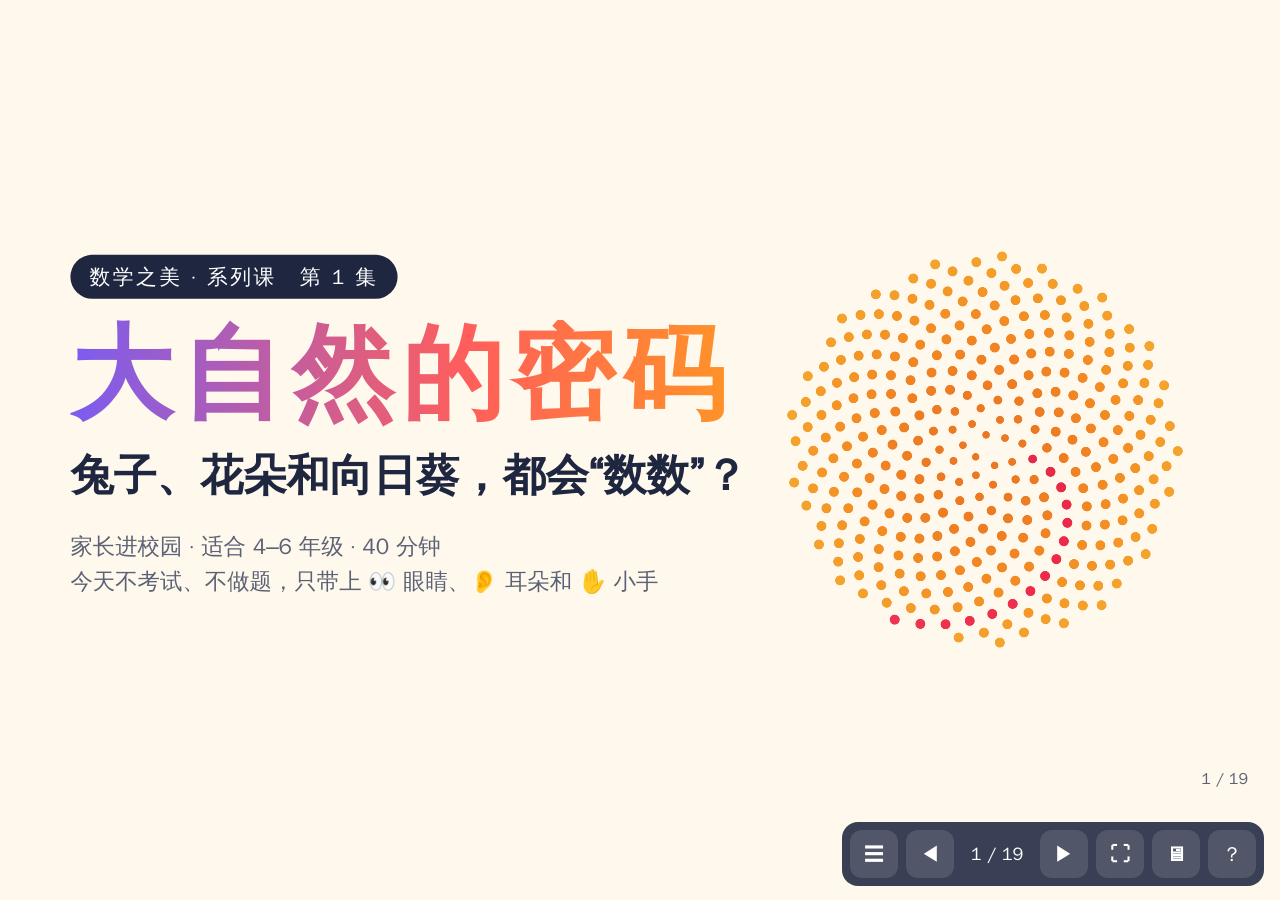
==== episodes/ep01/index.html @ cdd5eacd "Add 数学之美 series outline and complete Episode 1 (大自然的密码) - Series plan: 8 episodes of ~40 min for gra" ====
<!DOCTYPE html>
<html lang="zh-CN">
<head>
<meta charset="UTF-8">
<meta name="viewport" content="width=device-width, initial-scale=1">
<title>第1集 大自然的密码 · 数学之美系列课</title>
<link rel="stylesheet" href="../../assets/style.css">
<script>
  // 本集章节与计划时间（合计 40 分钟）
  window.DECK_CONFIG = {
    chapters: [
      { name: '开场', min: 6, color: '#7B5CF0' },
      { name: '第一站 · 兔子里的数列', min: 7, color: '#F08A00' },
      { name: '第二站 · 植物会数数', min: 12, color: '#12A38A' },
      { name: '第三站 · 螺旋与黄金比', min: 10, color: '#2F80ED' },
      { name: '揭秘与收获', min: 5, color: '#F04E4B' }
    ]
  };
</script>
</head>
<body>

<div id="viewport">
<div id="stage">

<!-- ============================ 开场（6 分钟） ============================ -->

<section class="slide cover" data-ch="0" data-title="封面">
  <div class="bg" data-demo="coverSunflower"></div>
  <div class="cover-text">
    <div class="pill">数学之美 · 系列课　第 1 集</div>
    <h1>大自然的密码</h1>
    <p class="subtitle">兔子、花朵和向日葵，都会“数数”？</p>
    <p class="meta">家长进校园 · 适合 4–6 年级 · 40 分钟<br>今天不考试、不做题，只带上 👀 眼睛、👂 耳朵和 ✋ 小手</p>
  </div>
  <aside class="notes">
    <p>⏱ <b>约 1 分钟</b>（学生入座时就停在这一页，右边的“向日葵”会自己慢慢长出来。）</p>
    <p>开场白参考：“同学们好！我是 ___ 同学的爸爸/妈妈，平时的工作是 ___。接下来几次，我们会一起上一套叫<b>《数学之美》</b>的系列课。今天是第 1 集——<b>不考试、不做题</b>，我们去大自然里‘寻宝’。”</p>
    <p>指着右边的图问：“这幅图像什么？”（向日葵、蚊香、烟花……都可以夸。）“它是怎么画出来的？下课前你就知道了。”</p>
    <p>课前请班主任把学生分成 4 人小组，每组发 1 个材料袋：学习单（每人 1 张）、彩笔、直尺；有条件的话每组再放 1 个松果。</p>
  </aside>
</section>

<section class="slide" data-ch="0" data-title="加法魔术">
  <div class="head"><span class="kicker">开场魔术</span><h2>🎩 比计算器还快的“神算子”</h2></div>
  <p class="lead small" style="margin-bottom:10px">请一位同学说两个 1～9 的数，全班按规则往后写：<b>每个数 = 前两个数相加</b>。写满 10 个，再求总和——看谁快！</p>
  <div data-demo="fibMagic"></div>
  <aside class="notes">
    <p>⏱ <b>约 4 分钟</b>——本集的“钩子”，演得神秘一点！</p>
    <p>1. 请一位同学说两个 1～9 的数，点对应的数字按钮（或点“🎲 随机两个数”）。学生在学习单第一题的方框里抄下来。</p>
    <p>2. 全班一起往后算：“第 3 个数是多少？”大家算出来后，按<b>“下一步”</b>（或翻页笔）显示答案。一个一个往后。</p>
    <p>3. <b>秘诀（不要说出来！）</b>：第 7 个数一出现（它会变成彩色），你就在心里把它 <b>× 11</b>：先乘 10，再加上它自己。比如第 7 个数是 47，就是 470 + 47 = 517。把这个数<b>写在一张纸上折好</b>，交给一位同学保管。然后按“下一步”，屏幕出现“老师的预言（封好了）”。</p>
    <p>4. 继续算完第 8、9、10 个数，再请全班算 10 个数的总和（可以让小组比赛，用时约 1 分钟）。按“下一步”显示总和。</p>
    <p>5. 请保管纸条的同学打开念出来，再按“下一步”打开屏幕上的信封——一模一样！</p>
    <p>6. 收尾：“为什么我比计算器还快？秘密就藏在今天要讲的这串数里，<b>下课前揭晓</b>！”</p>
  </aside>
</section>

<section class="slide" data-ch="0" data-title="寻宝地图">
  <div class="head"><span class="kicker">系列课</span><h2>🗺️ 数学之美 · 8 次寻宝之旅</h2></div>
  <div class="cards c4" style="gap:18px">
    <div class="card tint" style="padding:18px 22px;font-size:24px;border:4px solid #F08A00"><b>第 1 集 · 今天</b><br>🌻 大自然的密码</div>
    <div class="card" style="padding:18px 22px;font-size:24px"><span class="muted">第 2 集</span><br>🌿 无穷的图案</div>
    <div class="card" style="padding:18px 22px;font-size:24px"><span class="muted">第 3 集</span><br>🎗️ 神奇的纸环</div>
    <div class="card" style="padding:18px 22px;font-size:24px"><span class="muted">第 4 集</span><br>🔐 信息的魔法</div>
    <div class="card" style="padding:18px 22px;font-size:24px"><span class="muted">第 5 集</span><br>🦋 对称的世界</div>
    <div class="card" style="padding:18px 22px;font-size:24px"><span class="muted">第 6 集</span><br>⭕ 圆周率的故事</div>
    <div class="card" style="padding:18px 22px;font-size:24px"><span class="muted">第 7 集</span><br>🎲 运气里的数学</div>
    <div class="card" style="padding:18px 22px;font-size:24px"><span class="muted">第 8 集</span><br>🐝 聪明的形状</div>
  </div>
  <div class="step" style="margin-top:30px">
    <p class="lead small" style="margin:0 0 12px">今天的路线：</p>
    <div class="row" style="gap:20px;align-items:center;font-size:32px;font-weight:800">
      <span class="chip" style="font-size:32px">🐇 第一站：兔子里的数列</span>→
      <span class="chip" style="font-size:32px">🌻 第二站：植物会数数</span>→
      <span class="chip" style="font-size:32px">🐚 第三站：螺旋与黄金比</span>
    </div>
  </div>
  <aside class="notes">
    <p>⏱ <b>约 1 分钟</b></p>
    <p>“有一位大科学家<b>伽利略</b>说过：大自然这本书，是用数学的语言写成的。这学期我们要去 8 个地方寻宝，今天是第一站——大自然。”</p>
    <p>点一下出现今天的路线。不必介绍后面每一集，指一指就好，留点悬念。</p>
  </aside>
</section>

<!-- ============================ 第一站（7 分钟） ============================ -->

<section class="slide chapter" data-ch="1" data-title="第一站 · 兔子里的数列">
  <div class="ch-num">第一站</div>
  <h1>兔子里的数列</h1>
  <p class="ch-sub">800 多年前的一道趣味题</p>
  <p class="ch-time">约 7 分钟</p>
  <div class="ch-emoji">🐇🐰<br>🥕🔢</div>
  <aside class="notes"><p>⏱ 10 秒过渡。“我们从 800 多年前的一个<b>兔子问题</b>说起。”</p></aside>
</section>

<section class="slide" data-ch="1" data-title="兔子问题" data-video="videos/01-rabbits.mp4">
  <div class="head"><span class="kicker">800 年前的难题</span><h2>🐇 一对兔子，一年能变多少对？</h2></div>
  <div class="row grow">
    <div class="col" style="width:520px;flex:none">
      <div class="card tint">
        <p style="margin:0 0 10px">意大利数学家<b>斐波那契</b>在 1202 年写的书里出了这道题：</p>
        <ol class="rules" style="font-size:27px">
          <li>一对刚出生的小兔 🐰，<br>过 1 个月长成大兔 🐇</li>
          <li>每对大兔子，<b>每个月</b>生一对小兔</li>
          <li>兔子们永远不会死（数学题里的兔子 😄）</li>
        </ol>
      </div>
      <div class="callout step">每个月的兔子对数：<br><b>本月 = 上个月 + 上上个月</b></div>
    </div>
    <div class="grow" data-demo="rabbits"></div>
  </div>
  <aside class="notes">
    <p>⏱ <b>约 3 分钟</b></p>
    <p>讲规则时可以请两位同学扮演“第一对兔子”：第 1 个月是小兔，第 2 个月长大，第 3 个月开始每个月生一对。</p>
    <p>按“下个月 ▶”（翻页笔下一步也可以）一个月一个月推进。<b>每推进前先让全班猜</b>：“下个月会有几对？”</p>
    <p>讲解要点：这个月的兔子 = 上个月已有的兔子（兔子不会死）+ 新生的小兔（等于上上个月的兔子数，因为那些兔子现在都成了大兔，每对生一对）。</p>
    <p>推进到第 8 个月（21 对）后，再按一下出现结论框。“一年后呢？144 对！”</p>
    <p>如果放了视频文件 videos/01-rabbits.mp4，右上角会出现“🎬 播放视频”按钮。</p>
  </aside>
</section>

<section class="slide" data-ch="1" data-title="找规律">
  <div class="head"><span class="kicker">小侦探</span><h2>🔍 找规律：下一个数是几？</h2></div>
  <div class="seq" style="margin:30px 0 70px">
    <div class="nbox">1</div><div class="nbox">1</div><div class="nbox">2</div><div class="nbox">3</div>
    <div class="nbox">5</div><div class="nbox">8</div>
    <div class="nbox q"><span class="qm">?</span><span class="ans step">13</span><span class="plus step">5 + 8</span></div>
    <div class="nbox q"><span class="qm">?</span><span class="ans step">21</span><span class="plus step">8 + 13</span></div>
    <div class="nbox q"><span class="qm">?</span><span class="ans step">34</span></div>
  </div>
  <div class="callout step">规律：<b>前两个数相加 = 下一个数</b>　1+1=2，1+2=3，2+3=5……</div>
  <p class="lead step" style="margin-top:24px">这串数叫 <span class="answer">斐波那契数列</span>　大自然好像特别喜欢它们……</p>
  <aside class="notes">
    <p>⏱ <b>约 3 分钟</b>（含接龙游戏）</p>
    <p>“把刚才每个月的兔子数写下来：1、1、2、3、5、8……下一个是几？”请举手最快的同学回答。</p>
    <p>点击依次揭晓 13、（5+8）、21、（8+13）、34，然后出现规律和名字。</p>
    <p><b>接龙游戏</b>：从第一排开始，每人接着说下一个数：55、89、144、233、377……说错了全班帮忙。到 610 左右就很难了，可以夸：“能算到这里的都是小数学家！”</p>
    <p>提醒：开场魔术用的也是“前两个数相加”的规则——只是开头的两个数不一样。</p>
  </aside>
</section>

<!-- ============================ 第二站（12 分钟） ============================ -->

<section class="slide chapter" data-ch="2" data-title="第二站 · 植物会数数">
  <div class="ch-num">第二站</div>
  <h1>植物会数数</h1>
  <p class="ch-sub">花瓣、种子和叶子里的斐波那契数</p>
  <p class="ch-time">约 12 分钟 · 请拿出学习单和彩笔</p>
  <div class="ch-emoji">🌸🌻<br>🌲🍃</div>
  <aside class="notes"><p>⏱ 10 秒。“兔子只是一道数学题，可大自然里真的藏着这串数。我们去数花瓣！”</p></aside>
</section>

<section class="slide" data-ch="2" data-title="数花瓣">
  <div class="head"><span class="kicker">动手数一数</span><h2>🌸 花儿有几片花瓣？</h2></div>
  <p class="lead small">每组负责数一朵花！数好了点一下花，看看你数得对不对。</p>
  <div data-demo="flowers"></div>
  <p class="lead step" style="margin-top:26px">3、5、8、13、21、34……<span class="hl">全都是斐波那契数！</span></p>
  <aside class="notes">
    <p>⏱ <b>约 2 分钟</b></p>
    <p>把 6 朵花分给 6 个小组去数（34 瓣的雏菊很难数，可以说“这是挑战题”，提示：数的时候用手指按住起点）。数完请小组报答案，然后<b>点击那朵花</b>揭晓。翻页笔按“下一步”也会按顺序揭晓。全部揭晓后再按一下，出现结论。</p>
    <p>严谨一点的说法：<b>很多</b>花的花瓣数是斐波那契数（梅花 5 瓣大家最熟悉），但不是所有花都这样——比如百合看起来有 6 片，其实是 3 片花瓣加 3 片长得像花瓣的萼片。数学家说这是植物生长的一种“倾向”，不是铁律。</p>
  </aside>
</section>

<section class="slide" data-ch="2" data-title="向日葵的秘诀" data-video="videos/02-sunflower.mp4">
  <div class="head"><span class="kicker">做一回向日葵</span><h2>🌻 向日葵的“排队”秘诀</h2></div>
  <div class="row grow" data-demo="sunflower"></div>
  <aside class="notes">
    <p>⏱ <b>约 3 分钟</b>——本集最美的一页，放慢节奏。</p>
    <p>讲解：“向日葵的种子是从中心一颗一颗长出来的，每长一颗，就<b>转一个同样的角度</b>。转多少度，种子才能排得又密又整齐、不浪费地方？”</p>
    <p>依次点击预设角度，每次先让学生猜会是什么样：</p>
    <p>· <b>90°</b>：只长出 4 条直线，中间全是空地 → “太浪费了！”<br>· <b>120°</b>：3 条直线，也不行<br>· <b>135°</b>：8 条弯弯的线，还是有缝<br>· <b>137.5°</b>：哇！密密麻麻、整整齐齐 → 这就是<b>黄金角</b><br>· <b>140°</b>：只差 2.5 度，就又出现了空隙！</p>
    <p>请一位同学上来拖动滑块，找找还有没有更好的角度（找不到的😄）。</p>
    <p>（给家长的知识点：137.5° ≈ 360° ÷ 1.618 ÷ 1.618，1.618 就是第三站要讲的黄金比。）</p>
  </aside>
</section>

<section class="slide" data-ch="2" data-title="动手数螺旋">
  <div class="head"><span class="kicker">学习单 第 2 题</span><h2>🖍️ 给向日葵涂螺旋，数一数有几条</h2></div>
  <div class="row grow">
    <div data-demo="seedHead"></div>
    <div class="col grow">
      <ol class="rules card">
        <li>在学习单的向日葵上，找一颗<b>最外圈</b>的种子</li>
        <li>顺着弯弯的“路”往中心涂色（每次都挑挨得最近的下一颗）</li>
        <li>换一种颜色，朝<b>另一个方向</b>再涂一条</li>
        <li>数一数：每个方向各有几条螺旋？</li>
      </ol>
      <div class="callout step">一个方向 <b>21</b> 条，另一个方向 <b>34</b> 条——<br>相邻的两个斐波那契数！</div>
      <div class="card tint step" style="font-size:26px">🌲 松果、🍍 菠萝、🥦 花椰菜上的螺旋，<br>也常常是 <b>5 和 8</b>、<b>8 和 13</b>！</div>
    </div>
  </div>
  <aside class="notes">
    <p>⏱ <b>约 4 分钟</b>（动手环节，最容易超时，3 分钟时提醒“再涂 1 分钟”）</p>
    <p>学生在学习单第 2 题的向日葵图上涂色。老师在屏幕上点“涂出 21 条”“涂出 34 条”做示范：每种颜色就是一条螺旋。</p>
    <p>提示：从最外圈开始涂最容易；只需要涂 1～2 条，然后<b>数外圈起点</b>就知道一共有几条。</p>
    <p>如果带了松果：请各组把松果底部朝上，用彩笔在一条螺旋上点点儿，数一数。常见是 8 条和 13 条（也可能是 5 和 8）。</p>
    <p>屏幕上的“涂出 13 条”也能看到螺旋，那是更靠近中心的一组——说明向日葵越往外，螺旋条数就越“升级”：13→21→34→55。</p>
  </aside>
</section>

<section class="slide" data-ch="2" data-title="叶子的秘密" data-optional="1">
  <div class="head"><span class="kicker">植物的小心思</span><h2>🍃 叶子为什么要“转着长”？</h2></div>
  <div class="row grow">
    <div data-demo="leaves"></div>
    <div class="col grow">
      <div class="card tint">很多植物的叶子是一片一片<b>转着圈</b>往上长的。上面的叶子会挡住下面叶子的阳光……</div>
      <p class="lead small" style="margin:0">🤔 每片叶子转多少度，下面的叶子<b>晒到的太阳最多</b>？</p>
      <div class="callout step">又是 <b>137.5°</b>！上下叶子几乎不会正好重叠，<br>每片叶子都能分到阳光 ☀️</div>
    </div>
  </div>
  <aside class="notes">
    <p>⏱ <b>约 1 分钟</b>（时间紧张时可以跳过）</p>
    <p>依次点 180°、120°、90°：叶子排成 2 行、3 行、4 行，重叠的地方颜色很深——下面的叶子被挡住了。</p>
    <p>点 137.5°：叶子均匀地散开，重叠最少。“植物不会算数，可经过千万年的生长，长成这样的植物最能晒到太阳，所以留了下来。”</p>
  </aside>
</section>

<!-- ============================ 第三站（10 分钟） ============================ -->

<section class="slide chapter" data-ch="3" data-title="第三站 · 螺旋与黄金比">
  <div class="ch-num">第三站</div>
  <h1>螺旋与黄金比</h1>
  <p class="ch-sub">神奇的 1.618</p>
  <p class="ch-time">约 10 分钟 · 请拿出直尺</p>
  <div class="ch-emoji">🐚🌀<br>⭐📏</div>
  <aside class="notes"><p>⏱ 10 秒。“最后一站：用斐波那契数来<b>画画</b>，还会遇到一个神奇的数。”</p></aside>
</section>

<section class="slide" data-ch="3" data-title="斐波那契螺旋" data-video="videos/03-nature-spiral.mp4">
  <div class="head"><span class="kicker">拼一拼</span><h2>🐚 用斐波那契数拼出螺旋</h2></div>
  <div class="row grow">
    <div data-demo="fibspiral"></div>
    <div class="col grow">
      <div class="card tint">用边长 <b>1、1、2、3、5、8、13……</b> 的正方形一圈一圈拼起来，再在每个正方形里画四分之一圆——</div>
      <div class="step">
        <p class="lead small" style="margin:6px 0">大自然里相似的螺旋：</p>
        <span class="chip">🐚 海螺</span><span class="chip">🌀 台风</span><span class="chip">🌌 星系</span>
        <span class="chip">🐏 羊角</span><span class="chip">🌿 蕨菜嫩芽</span>
      </div>
      <div class="callout step">✏️ 学习单第 3 题：<br>轮到你来画这条螺旋！</div>
    </div>
  </div>
  <aside class="notes">
    <p>⏱ <b>约 4 分钟</b>（演示 1 分钟 + 学生画 3 分钟）</p>
    <p>按“下一步”或“＋ 加一块”，正方形一块一块拼上去，画面会自动缩小。让学生跟着念边长：1、1、2、3、5、8……</p>
    <p>拼完后按“下一步”出现生活中的螺旋。注意用词：“<b>相似</b>的螺旋”——海螺、台风的螺旋和它很像，但并不都严格等于这条螺旋。</p>
    <p>再按一下，请学生在学习单第 3 题上画：正方形已经印好了，只要在每个正方形里<b>从一个角到对角画一段四分之一圆弧</b>，连起来就是螺旋（徒手画就行，画得歪也很美）。</p>
    <p>如果准备了视频（例如下载好的数学之美纪录短片片段），可以在这里点 🎬 播放 1 分钟左右。</p>
  </aside>
</section>

<section class="slide" data-ch="3" data-title="黄金比">
  <div class="head"><span class="kicker">神奇的 1.618</span><h2>✨ 相邻两个数相除，会发生什么？</h2></div>
  <div class="row grow">
    <div class="col grow" data-demo="ratio"></div>
    <div class="col center step" style="width:560px;flex:none">
      <div data-demo="pentagram"></div>
      <div class="callout" style="text-align:left">五角星里：<b style="color:#F04E4B">红线</b> ÷ <b style="color:#12A38A">绿线</b> ≈ 1.618<br>每个正五角星都藏着<b>黄金比</b>！</div>
    </div>
  </div>
  <aside class="notes">
    <p>⏱ <b>约 2 分钟</b></p>
    <p>按“下一步”一行一行算：大数 ÷ 小数。可以请学生用学习单上的空格一起估算（四年级只要比较大小，五六年级可以算一位小数）。让学生注意看数轴上的红点：<b>一会儿大、一会儿小，越来越靠近 1.618</b>。</p>
    <p>“这个数叫<b>黄金比</b>，大约是 1.618。刚才向日葵的黄金角 137.5°，就是用它算出来的。”</p>
    <p>再按一下出现五角星：“我们国旗上的五角星里就藏着黄金比——每条线被分成三段，红线 ÷ 绿线，正好约等于 1.618。”</p>
  </aside>
</section>

<section class="slide" data-ch="3" data-title="量一量身边的长方形">
  <div class="head"><span class="kicker">学习单 第 4 题</span><h2>📏 谁最接近 1.618？量一量！</h2></div>
  <div class="row grow">
    <div class="col grow">
      <div class="card tint" style="font-size:27px">每组选 2 样东西，用直尺量出<b>长</b>和<b>宽</b>，算一算 <b>长 ÷ 宽</b>：</div>
      <table class="tbl card" style="font-size:28px">
        <thead><tr><th>东西</th><th>长 ÷ 宽</th><th>接近 1.618 吗？</th></tr></thead>
        <tbody>
          <tr><td>💳 银行卡 / 公交卡</td><td class="step">8.56 ÷ 5.4 ≈ 1.59</td><td class="step">很接近 👍</td></tr>
          <tr><td>🚩 国旗</td><td class="step">3 ÷ 2 = 1.5</td><td class="step">有点接近</td></tr>
          <tr><td>📺 电视屏幕</td><td class="step">16 ÷ 9 ≈ 1.78</td><td class="step">偏大</td></tr>
          <tr><td>📄 A4 纸</td><td class="step">29.7 ÷ 21 ≈ 1.41</td><td class="step">不是！它有别的秘密</td></tr>
        </tbody>
      </table>
    </div>
    <div class="col step" style="width:480px;flex:none">
      <div class="card" style="font-size:26px">
        <div class="big-emoji">🧐</div>
        <h3>做个小科学家</h3>
        有人说“黄金比最美”，其实这只是<b>一种说法</b>，并不是所有好看的东西都用黄金比。<br><br>
        数学家的习惯是：<b>量一量、算一算，用证据说话！</b>
      </div>
    </div>
  </div>
  <aside class="notes">
    <p>⏱ <b>约 3 分钟</b></p>
    <p>各组量课桌上能找到的长方形：课本封面、铅笔盒、橡皮、学生卡、作业本……把结果填在学习单第 4 题。1 分半后请 2～3 组报告“最接近 1.618 的是什么”。</p>
    <p>然后点击揭晓表格里的参考答案（银行卡、国旗、电视、A4 纸）。</p>
    <p>A4 纸的秘密：它的长 ÷ 宽约等于 1.414，<b>对折以后形状不变</b>（还是 1.414）——所以 A4 对折正好是 A5。留给感兴趣的同学回家验证。</p>
    <p>最后一点很重要：网上常说“蒙娜丽莎、金字塔都用了黄金比”，很多其实是牵强附会。鼓励学生<b>用测量验证说法</b>，这就是数学精神。</p>
  </aside>
</section>

<!-- ============================ 揭秘与收获（5 分钟） ============================ -->

<section class="slide" data-ch="4" data-title="魔术揭秘">
  <div class="head"><span class="kicker">真相大白</span><h2>🎩 魔术揭秘：总和 = 11 × 第 7 个数</h2></div>
  <div class="row grow">
    <div class="grow" data-demo="fibMagicSecret"></div>
    <div class="col" style="width:470px;flex:none">
      <div class="callout step" style="font-size:26px">看中间两列：1、1、2、3、5、8……<br>又是<b>斐波那契数列</b>！</div>
      <div class="callout step" style="font-size:26px">加起来：55 个“第 1 个数”+ 88 个“第 2 个数”<br>= 11 ×（5 个 + 8 个）<br>= 11 × <b>第 7 个数</b></div>
      <div class="card tint step" style="font-size:26px">🏠 回家给爸爸妈妈表演！<br>速算 × 11：先 × 10，再加上它自己。</div>
    </div>
  </div>
  <aside class="notes">
    <p>⏱ <b>约 2 分钟</b></p>
    <p>表格会自动用开场时同学选的两个数（没玩的话默认用 3 和 5）。</p>
    <p>讲法：“每一个数，都是由‘第 1 个数’和‘第 2 个数’拼起来的。比如第 3 个数 = 1 个第 1 个数 + 1 个第 2 个数……看第 7 行：5 个第 1 个数 + 8 个第 2 个数。”</p>
    <p>点击出现三个结论：中间两列又是斐波那契数；10 个数加起来正好是第 7 个数的 11 倍；回家表演。</p>
    <p>四年级可以只讲到“表格里藏着斐波那契数，55 和 88 都是 11 的倍数”，五六年级可以完整讲乘法分配律。</p>
  </aside>
</section>

<section class="slide" data-ch="4" data-title="今天的收获">
  <div class="head"><span class="kicker">回顾</span><h2>🎁 今天我们找到了哪些“密码”？</h2></div>
  <div class="cards c3">
    <div class="card"><div class="big-emoji">🐇</div><h3>斐波那契数列</h3>1、1、2、3、5、8、13……<br>前两个数相加 = 下一个数</div>
    <div class="card step"><div class="big-emoji">🌻</div><h3>黄金角 137.5°</h3>向日葵种子、叶子<br>用它排得又密又匀</div>
    <div class="card step"><div class="big-emoji">⭐</div><h3>黄金比 1.618</h3>相邻斐波那契数相除<br>越来越接近它</div>
  </div>
  <p class="lead step" style="margin-top:40px;text-align:center">“大自然这本书，是用<b>数学的语言</b>写成的。”<br><span class="muted" style="font-size:26px">—— 伽利略</span></p>
  <aside class="notes">
    <p>⏱ <b>约 1 分钟</b></p>
    <p>每出现一张卡片，请学生<b>齐声</b>说出关键词：“斐波那契！”“137.5 度！”“1.618！”——用齐答检查效果，气氛也好。</p>
  </aside>
</section>

<section class="slide" data-ch="4" data-title="回家小挑战 & 下集预告">
  <div class="head"><span class="kicker">带回家</span><h2>🏠 回家小挑战（任选一个）</h2></div>
  <div class="row grow">
    <div class="col grow">
      <div class="card">
        <ol class="rules" style="font-size:29px">
          <li>🎩 给家人表演<b>加法魔术</b>，然后教会他们</li>
          <li>🌲 数一数松果、菠萝上的<b>螺旋</b>有几条</li>
          <li>🌼 找 3 种花，数花瓣，看是不是斐波那契数</li>
          <li>📏 量一量：身高 ÷ 肚脐离地面的高度 ≈ ？</li>
        </ol>
      </div>
      <div class="card tint" style="font-size:24px;line-height:1.55">
        📚 <b>推荐读物</b>　《数字魔鬼》· 《数学家的眼光》· 《李毓佩数学童话》<br>
        <span class="muted">家长读：《数学之美》（吴军）</span>
      </div>
    </div>
    <div class="col step" style="width:500px;flex:none">
      <div class="card" style="font-size:28px;text-align:center;border:4px dashed #12A38A">
        <div class="ch-num" style="font-size:26px;color:#12A38A;font-weight:900;letter-spacing:4px">下集预告</div>
        <div class="big-emoji" style="font-size:90px">🌿❄️</div>
        <h3>第 2 集 · 无穷的图案</h3>
        电脑用 4 条规则画出一片真实的蕨叶；<br>一片雪花的边，竟然可以<b>无限长</b>……
      </div>
    </div>
  </div>
  <aside class="notes">
    <p>⏱ <b>约 1 分钟</b></p>
    <p>这一页可以请老师拍照发到班级群。学习单背面也印有这些挑战。</p>
    <p>点一下出现下集预告：“下一次，我们去看一种<b>永远看不完</b>的图案。”</p>
  </aside>
</section>

<section class="slide cover" data-ch="4" data-title="谢谢 & 提问">
  <div class="bg" data-demo="coverSunflower"></div>
  <div class="cover-text">
    <div class="pill">谢谢大家！</div>
    <h1 style="font-size:120px">有问题吗？</h1>
    <p class="subtitle">数学不只在课本里，<br>它藏在你身边的每一朵花里 🌻</p>
    <p class="meta">带上你的“数学眼镜” 👓，继续去寻宝吧！</p>
  </div>
  <aside class="notes">
    <p>⏱ 剩余时间用于提问。常见问题的参考回答见“docs/第1集/问答锦囊.md”。</p>
    <p>答不上来也没关系：“这个问题太棒了，我也不知道！我们回去一起查，下次告诉你。”——这本身就是很好的示范。</p>
  </aside>
</section>

<div id="chapterTag"><i></i><span></span></div>
<div id="progress"></div>
<div id="pageNo"></div>
</div><!-- /stage -->
</div><!-- /viewport -->

<div id="hud">
  <button data-act="menu" title="目录（M）">☰</button>
  <button data-act="prev" title="上一步（←）">◀</button>
  <span class="count" id="hudCount"></span>
  <button data-act="next" title="下一步（→ / 空格）">▶</button>
  <button data-act="fullscreen" title="全屏（F）">⛶</button>
  <button data-act="presenter" title="讲者视图（P）">🖥</button>
  <button data-act="help" title="快捷键（H）">？</button>
</div>

<div id="timerBox"></div>
<div id="notesPanel"></div>
<div class="overlay" id="blackout"></div>
<div class="overlay" id="menuOverlay"><div class="panel" id="menuPanel"></div></div>
<div class="overlay" id="helpOverlay"><div class="panel">
  <button class="btn sm close" data-act="closeOverlays">✕ 关闭</button>
  <h3>⌨️ 快捷键和使用说明</h3>
  <div class="keys">
    <span><kbd>→</kbd> <kbd>空格</kbd> <kbd>下翻页</kbd></span><span>下一步（翻页笔可直接用）</span>
    <span><kbd>←</kbd> <kbd>上翻页</kbd></span><span>上一步</span>
    <span><kbd>F</kbd></span><span>全屏 / 退出全屏</span>
    <span><kbd>P</kbd></span><span>打开“讲者视图”窗口（讲稿 + 计时，适合双屏：投影放课件，电脑屏幕看讲稿）</span>
    <span><kbd>N</kbd></span><span>在本屏幕底部显示/隐藏讲稿（排练用，学生会看到）</span>
    <span><kbd>T</kbd></span><span>显示/隐藏计时器（第一次翻页时自动开始计时）</span>
    <span><kbd>M</kbd></span><span>目录：跳到任意一页（标“可跳过”的页面时间紧时可略过）</span>
    <span><kbd>B</kbd> / <kbd>W</kbd></span><span>黑屏 / 白屏（让学生注意力回到你身上），再按一次恢复</span>
    <span><kbd>V</kbd></span><span>播放本页视频（仅当 videos 文件夹里放了对应视频时出现 🎬 按钮）</span>
    <span><kbd>首页键</kbd> / <kbd>尾页键</kbd></span><span>第一页 / 最后一页</span>
  </div>
  <p>互动页面上的按钮、滑块、卡片都可以直接用鼠标或触摸屏点击。</p>
</div></div>
<div class="overlay" id="videoOverlay"><div class="vbox">
  <video id="videoEl" controls playsinline></video>
  <button class="btn" data-act="closeOverlays">✕ 关闭视频（Esc）</button>
</div></div>

<div id="presenter"></div>

<script src="../../assets/demos.js"></script>
<script src="../../assets/deck.js"></script>
</body>
</html>
---- assets/style.css ----
/* 数学之美 · 互动课件样式
   舞台固定 1600×900（16:9），按屏幕等比缩放；字号按“教室后排能看清”设计。 */

:root {
  --bg: #FFF8EC;
  --bg2: #FFF1DA;
  --ink: #1E2640;
  --muted: #5B6275;
  --card: #FFFFFF;
  --line: #EADFCB;
  --grape: #7B5CF0;
  --sun: #FF9F1C;
  --teal: #12A38A;
  --sky: #2F80ED;
  --coral: #FF5E5B;
  --pink: #FF7EB6;
  --leaf: #3BA55C;
  --gold: #E9A400;
  --c: var(--grape);
  --shadow: 0 10px 30px rgba(60, 40, 10, .10), 0 2px 6px rgba(60, 40, 10, .08);
  --font: "HarmonyOS Sans SC", "PingFang SC", "Microsoft YaHei", "微软雅黑", "Noto Sans CJK SC", "Source Han Sans SC", "WenQuanYi Zen Hei", sans-serif;
}

* { box-sizing: border-box; }
html, body {
  margin: 0; height: 100%; overflow: hidden;
  background: var(--bg); color: var(--ink);
  font-family: var(--font);
  -webkit-font-smoothing: antialiased;
  user-select: none; -webkit-user-select: none;
}
button, input { font-family: inherit; }

#viewport { position: fixed; top: 0; right: 0; bottom: 0; left: 0; display: flex; align-items: center; justify-content: center; }
#stage {
  position: relative; flex: none;
  width: 1600px; height: 900px;
  background: var(--bg);
  overflow: hidden;
  overflow: clip;
  transform-origin: center center;
}

/* ---------- 幻灯片 ---------- */
.slide {
  position: absolute; top: 0; right: 0; bottom: 0; left: 0;
  padding: 56px 88px 84px;
  display: flex; flex-direction: column;
  opacity: 0; visibility: hidden;
  transform: translateX(50px);
  transition: opacity .45s ease, transform .45s ease, visibility 0s linear .45s;
}
.slide.active { opacity: 1; visibility: visible; transform: none; transition: opacity .45s ease, transform .45s ease; }
.slide.past { transform: translateX(-50px); }
.slide[data-ch="0"], .slide[data-ch="5"] { --c: #7B5CF0; --c10: #F2EEFE; --c22: rgba(123,92,240,.22); --c45: #C3B3F9; }
.slide[data-ch="1"] { --c: #F08A00; --c10: #FFF3E0; --c22: rgba(255,159,28,.25); --c45: #FFCB85; }
.slide[data-ch="2"] { --c: #12A38A; --c10: #E3F6F2; --c22: rgba(18,163,138,.22); --c45: #8ED6C9; }
.slide[data-ch="3"] { --c: #2F80ED; --c10: #E8F1FE; --c22: rgba(47,128,237,.22); --c45: #9DC2F7; }
.slide[data-ch="4"] { --c: #F04E4B; --c10: #FFEDEC; --c22: rgba(255,94,91,.22); --c45: #FFB1AF; }
.slide aside.notes { display: none; }

.head { display: flex; align-items: center; gap: 22px; margin-bottom: 22px; }
.kicker {
  flex: none;
  background: var(--c); color: #fff;
  font-size: 22px; font-weight: 700; letter-spacing: 2px;
  padding: 6px 18px; border-radius: 999px;
}
h1, h2, h3 { margin: 0; line-height: 1.2; }
h2 { font-size: 56px; font-weight: 900; letter-spacing: 1px; }
h3 { font-size: 34px; font-weight: 800; }
.lead { font-size: 34px; line-height: 1.6; margin: 0 0 18px; color: var(--ink); }
.lead.small { font-size: 28px; }
.muted { color: var(--muted); }
b, strong { color: var(--c); }
.hl { background: linear-gradient(transparent 55%, rgba(255, 190, 60, .45) 55%); padding: 0 4px; }

.row { display: flex; gap: 36px; min-height: 0; }
.grow { flex: 1; min-width: 0; }
.col { display: flex; flex-direction: column; gap: 18px; }
.center { align-items: center; justify-content: center; text-align: center; }

.card {
  background: var(--card); border-radius: 26px;
  box-shadow: var(--shadow);
  padding: 26px 30px;
  font-size: 28px; line-height: 1.55;
}
.card h3 { margin-bottom: 10px; }
.card.tint { background: var(--c10); }
.cards { display: grid; gap: 26px; }
.cards.c2 { grid-template-columns: repeat(2, 1fr); }
.cards.c3 { grid-template-columns: repeat(3, 1fr); }
.cards.c4 { grid-template-columns: repeat(4, 1fr); }
.big-emoji { font-size: 76px; line-height: 1; margin-bottom: 10px; }

.chip {
  display: inline-flex; align-items: center; gap: 8px;
  background: #fff; border: 3px solid var(--c45);
  border-radius: 999px; padding: 8px 22px; margin: 6px 6px 6px 0;
  font-size: 28px; font-weight: 700;
}

.answer {
  display: inline-block;
  background: var(--c); color: #fff;
  border-radius: 18px; padding: 10px 26px;
  font-size: 34px; font-weight: 800;
  box-shadow: var(--shadow);
}
.answer b { color: #fff; text-decoration: underline; text-underline-offset: 6px; }
.callout {
  border-left: 10px solid var(--c);
  background: var(--c10);
  border-radius: 0 20px 20px 0;
  padding: 16px 26px; font-size: 30px; line-height: 1.5;
}

ol.rules, ul.rules { margin: 0; padding-left: 1.4em; font-size: 30px; line-height: 1.7; }
ol.rules li::marker { color: var(--c); font-weight: 900; }

/* 逐步出现 */
.step { opacity: 0; transform: translateY(18px); transition: opacity .4s ease, transform .4s ease; }
.step.shown { opacity: 1; transform: none; }

/* 按钮 */
.btn {
  appearance: none; border: 0; cursor: pointer;
  min-height: 58px; padding: 0 24px;
  border-radius: 16px;
  background: #fff; color: var(--ink);
  font-size: 26px; font-weight: 800;
  box-shadow: 0 3px 0 rgba(0,0,0,.12), var(--shadow);
  transition: transform .08s, background .2s;
  display: inline-flex; align-items: center; justify-content: center; gap: 8px;
}
.btn:active { transform: translateY(2px); box-shadow: 0 1px 0 rgba(0,0,0,.12); }
.btn.primary { background: var(--c); color: #fff; }
.btn.on { background: var(--ink); color: #fff; }
.btn.sm { min-height: 48px; font-size: 22px; padding: 0 16px; }
.btns { display: flex; flex-wrap: wrap; gap: 12px; }

input[type=range] { width: 100%; height: 44px; accent-color: var(--c); cursor: pointer; }
.slider-row { display: flex; align-items: center; gap: 14px; font-size: 26px; font-weight: 700; }
.slider-row label { flex: none; width: 5.2em; }
.slider-row output { flex: none; width: 3.5em; text-align: right; color: var(--c); font-weight: 900; }

canvas { display: block; touch-action: none; }
.canvas-box { background: #fff; border-radius: 26px; box-shadow: var(--shadow); overflow: hidden; flex: none; position: relative; }

/* ---------- 封面 & 章节页 ---------- */
.cover { justify-content: center; }
.cover .bg { position: absolute; right: -80px; top: 50%; transform: translateY(-50%); width: 900px; height: 900px; }
.cover-text { position: relative; max-width: 900px; }
.pill {
  display: inline-block; background: var(--ink); color: #fff;
  font-size: 26px; font-weight: 700; letter-spacing: 3px;
  padding: 10px 24px; border-radius: 999px; margin-bottom: 26px;
}
.cover h1 { font-size: 128px; font-weight: 900; letter-spacing: 10px; line-height: 1.1; white-space: nowrap;
  background: linear-gradient(90deg, var(--grape), var(--coral) 55%, var(--sun));
  -webkit-background-clip: text; background-clip: text; color: transparent; }
.cover .subtitle { font-size: 54px; font-weight: 800; margin: 18px 0 30px; }
.cover .meta { font-size: 28px; color: var(--muted); line-height: 1.6; }

.chapter { justify-content: center; align-items: flex-start;
  background: radial-gradient(circle at 85% 30%, var(--c22), transparent 55%),
              linear-gradient(135deg, var(--bg), var(--c10)); }
.chapter .ch-num { font-size: 40px; font-weight: 900; color: var(--c); letter-spacing: 8px; margin-bottom: 14px; }
.chapter h1 { font-size: 120px; font-weight: 900; letter-spacing: 8px; }
.chapter .ch-sub { font-size: 44px; margin-top: 26px; color: var(--muted); font-weight: 700; }
.chapter .ch-emoji { position: absolute; right: 110px; bottom: 120px; font-size: 150px; line-height: 1.1; text-align: right; }
.chapter .ch-time { margin-top: 40px; font-size: 26px; color: var(--muted); }

/* 章节标签 & 进度 */
#chapterTag {
  position: absolute; left: 88px; bottom: 26px; z-index: 5;
  font-size: 20px; font-weight: 700; color: var(--muted); letter-spacing: 2px;
  display: flex; align-items: center; gap: 10px; pointer-events: none;
}
#chapterTag i { width: 14px; height: 14px; border-radius: 50%; background: var(--tagc, var(--grape)); display: inline-block; }
#progress { position: absolute; left: 0; top: 0; height: 8px; background: var(--tagc, var(--grape)); z-index: 5; transition: width .4s ease; }
#pageNo { position: absolute; right: 40px; bottom: 26px; z-index: 5; font-size: 20px; font-weight: 700; color: var(--muted); pointer-events: none; }

/* 视频按钮 */
.video-btn {
  position: absolute; top: 44px; right: 60px; z-index: 6;
  background: var(--ink); color: #fff;
}

/* ---------- 界面层（不缩放） ---------- */
#hud {
  position: fixed; right: 16px; bottom: 14px; z-index: 50;
  display: flex; gap: 8px; align-items: center;
  background: rgba(30, 38, 64, .88); padding: 8px; border-radius: 16px;
  transition: opacity .5s;
}
#hud.idle { opacity: 0; }
#hud:hover { opacity: 1; }
#hud button {
  border: 0; background: rgba(255,255,255,.12); color: #fff; cursor: pointer;
  min-width: 48px; height: 48px; border-radius: 12px; font-size: 20px; font-weight: 700; padding: 0 12px;
}
#hud button:hover { background: rgba(255,255,255,.25); }
#hud .count { color: #fff; font-size: 18px; min-width: 70px; text-align: center; }

.overlay {
  position: fixed; top: 0; right: 0; bottom: 0; left: 0; z-index: 80;
  background: rgba(20, 24, 40, .82);
  display: none; align-items: center; justify-content: center;
}
.overlay.open { display: flex; }
#blackout { background: #000; z-index: 90; cursor: none; }
#blackout.white { background: #fff; }

.panel {
  background: #fff; border-radius: 22px; padding: 28px 34px;
  max-width: min(1100px, 92vw); max-height: 88vh; overflow: auto;
  box-shadow: 0 20px 60px rgba(0,0,0,.35);
  font-size: 18px; line-height: 1.6;
}
.panel h3 { font-size: 26px; margin-bottom: 14px; }
.panel .close { float: right; }
.menu-ch { margin: 14px 0 6px; font-weight: 900; font-size: 20px; display: flex; gap: 10px; align-items: baseline; }
.menu-ch small { color: var(--muted); font-weight: 600; }
.menu-list { display: grid; grid-template-columns: repeat(auto-fill, minmax(230px, 1fr)); gap: 8px; }
.menu-list button {
  text-align: left; border: 2px solid var(--line); background: #fff; border-radius: 12px;
  padding: 8px 12px; font-size: 16px; cursor: pointer;
}
.menu-list button.cur { border-color: var(--grape); background: #F3EFFF; font-weight: 800; }
.menu-list button .opt { color: var(--coral); font-size: 13px; margin-left: 6px; }
.keys { display: grid; grid-template-columns: auto 1fr; gap: 6px 18px; }
kbd { background: #F1EEE8; border: 1px solid #D8D2C6; border-bottom-width: 3px; border-radius: 6px; padding: 1px 8px; font-family: inherit; font-weight: 700; }

#notesPanel {
  position: fixed; left: 0; right: 0; bottom: 0; z-index: 70;
  max-height: 38vh; overflow: auto;
  background: rgba(30,38,64,.95); color: #fff;
  font-size: 18px; line-height: 1.6; padding: 14px 24px 70px;
  display: none;
}
#notesPanel.open { display: block; }
#notesPanel b, #notesPanel strong { color: #FFD166; }
#timerBox {
  position: fixed; top: 12px; right: 16px; z-index: 60;
  background: rgba(30,38,64,.88); color: #fff; border-radius: 12px;
  font-size: 22px; font-weight: 800; padding: 6px 14px; display: none;
  font-variant-numeric: tabular-nums;
}
#timerBox.open { display: block; }
#timerBox.late { background: var(--coral); }

#videoOverlay video { max-width: 94vw; max-height: 84vh; border-radius: 12px; background: #000; }
#videoOverlay .vbox { display: flex; flex-direction: column; align-items: center; gap: 12px; }

/* ---------- 讲者视图 ---------- */
body.presenter { overflow: auto; user-select: text; background: #F6F3EE; }
body.presenter #viewport, body.presenter #hud { display: none; }
#presenter { display: none; }
body.presenter #presenter { display: grid; grid-template-rows: auto 1fr; height: 100vh; }
.p-top {
  display: flex; gap: 16px; align-items: center; flex-wrap: wrap;
  background: var(--ink); color: #fff; padding: 12px 18px;
}
.p-top .p-timer { font-size: 38px; font-weight: 900; font-variant-numeric: tabular-nums; }
.p-top .p-timer.late { color: #FF8A80; }
.p-top .p-info { font-size: 18px; opacity: .9; line-height: 1.4; }
.p-top .sp { flex: 1; }
.p-top button { border: 0; border-radius: 10px; padding: 10px 16px; font-size: 18px; font-weight: 800; cursor: pointer; }
.p-top button.big { font-size: 22px; padding: 12px 26px; background: #FFD166; }
.p-main { display: grid; grid-template-columns: 1fr 340px; gap: 16px; padding: 16px; min-height: 0; }
.p-cur { background: #fff; border-radius: 16px; padding: 18px 24px; overflow: auto; }
.p-cur h2 { font-size: 30px; margin-bottom: 4px; }
.p-cur .p-steps { color: var(--coral); font-weight: 800; font-size: 18px; margin-bottom: 8px; }
.p-notes { font-size: 22px; line-height: 1.7; }
.p-notes b, .p-notes strong { color: #C2410C; }
.p-side { display: flex; flex-direction: column; gap: 12px; overflow: auto; }
.p-box { background: #fff; border-radius: 16px; padding: 14px 16px; font-size: 17px; line-height: 1.5; }
.p-box h4 { margin: 0 0 6px; font-size: 16px; color: var(--muted); }
.p-next { font-size: 22px; font-weight: 800; }
.p-plan div { display: flex; justify-content: space-between; padding: 3px 6px; border-radius: 6px; }
.p-plan div.cur { background: #FFF1C9; font-weight: 800; }
.p-plan div.done { color: #9AA0AE; }

/* ---------- 各互动演示 ---------- */

/* 读心术卡片 */
.magic-wrap { display: flex; flex-direction: column; gap: 22px; }
.mcards { display: grid; grid-template-columns: repeat(5, 1fr); gap: 22px; }
.mcard {
  background: #fff; border-radius: 22px; box-shadow: var(--shadow);
  overflow: hidden; cursor: pointer; position: relative;
  border: 5px solid transparent; transition: transform .2s, border-color .2s;
}
.mcard:hover { transform: translateY(-4px); }
.mcard-h { color: #fff; font-size: 26px; font-weight: 900; text-align: center; padding: 8px; letter-spacing: 3px; }
.mcard-g { display: grid; grid-template-columns: repeat(4, 1fr); padding: 12px 10px 14px; row-gap: 6px; }
.mcard-g span { text-align: center; font-size: 31px; font-weight: 800; font-variant-numeric: tabular-nums; line-height: 1.45; border-radius: 10px; }
.mcard-stamp {
  position: absolute; right: 10px; bottom: 10px;
  background: var(--coral); color: #fff; font-size: 26px; font-weight: 900;
  padding: 4px 14px; border-radius: 12px; transform: rotate(-8deg) scale(0);
  transition: transform .25s cubic-bezier(.3,1.6,.6,1);
}
.mcard.picked { border-color: var(--ink); }
.mcard.picked .mcard-stamp { transform: rotate(-8deg) scale(1); }
.mcard.secret .mcard-g span:first-child {
  background: var(--ink); color: #FFD166; transform: scale(1.18);
  box-shadow: 0 0 0 4px #FFD166;
}
.mc-coral .mcard-h { background: var(--coral); }
.mc-sun .mcard-h { background: var(--sun); }
.mc-teal .mcard-h { background: var(--teal); }
.mc-sky .mcard-h { background: var(--sky); }
.mc-grape .mcard-h { background: var(--grape); }
.magic-bar { display: flex; align-items: center; gap: 18px; }
.magic-out { font-size: 40px; font-weight: 900; min-height: 64px; display: flex; align-items: center; gap: 16px; }
.magic-out .num {
  display: inline-block; background: var(--ink); color: #FFD166;
  font-size: 64px; padding: 0 30px; border-radius: 20px;
  animation: pop .6s cubic-bezier(.3,1.6,.6,1);
}
.magic-out .eq { font-size: 40px; color: var(--ink); }
.magic-out .eq em { font-style: normal; color: var(--coral); }
@keyframes pop { from { transform: scale(.2) rotate(-20deg); opacity: 0; } to { transform: none; opacity: 1; } }

/* 数字方块 */
.seq { display: flex; gap: 18px; flex-wrap: wrap; align-items: center; }
.nbox {
  position: relative; width: 120px; height: 120px; border-radius: 24px;
  background: #fff; box-shadow: var(--shadow);
  display: flex; align-items: center; justify-content: center;
  font-size: 60px; font-weight: 900; font-variant-numeric: tabular-nums;
}
.nbox.q { background: var(--c); color: #fff; }
.nbox .ans { position: absolute; top: 0; right: 0; bottom: 0; left: 0; display: flex; align-items: center; justify-content: center; background: var(--ink); color: #FFD166; border-radius: 24px; }
.nbox .plus { position: absolute; bottom: -44px; font-size: 22px; color: var(--muted); font-weight: 700; white-space: nowrap; }

/* 兔子 */
.rab { display: flex; flex-direction: column; gap: 14px; height: 100%; }
.rab-top { display: flex; align-items: baseline; gap: 22px; }
.rab-month { font-size: 44px; font-weight: 900; }
.rab-count { font-size: 36px; font-weight: 800; color: var(--c); }
.rab-field {
  flex: 1; background: linear-gradient(#EFFAEA, #DDF3D2); border-radius: 26px; padding: 18px;
  display: flex; flex-wrap: wrap; align-content: flex-start; gap: 6px 10px; min-height: 380px;
  box-shadow: inset 0 0 0 3px #CBEAC0;
}
.rab-field .r { font-size: 62px; line-height: 1.1; animation: pop .5s cubic-bezier(.3,1.6,.6,1) both; position: relative; }
.rab-field .r.baby { font-size: 42px; align-self: center; }
.rab-seq { display: flex; gap: 10px; flex-wrap: wrap; align-items: center; font-size: 26px; font-weight: 800; }
.rab-seq span { background: #fff; border-radius: 12px; padding: 4px 14px; box-shadow: var(--shadow); font-size: 30px; }
.rab-seq span.now { background: var(--c); color: #fff; }

/* 花 */
.flowers { display: grid; grid-template-columns: repeat(6, 1fr); gap: 18px; }
.flower { background: #fff; border-radius: 24px; box-shadow: var(--shadow); padding: 14px 10px 16px; text-align: center; cursor: pointer; }
.flower svg { width: 200px; height: 200px; }
.flower .fname { font-size: 26px; font-weight: 800; }
.flower .fcount { margin-top: 8px; display: inline-block; font-size: 28px; font-weight: 900; padding: 2px 16px; border-radius: 12px; background: #F1EEE8; color: var(--muted); }
.flower.open .fcount { background: var(--c); color: #fff; animation: pop .5s cubic-bezier(.3,1.6,.6,1); }

/* 向日葵 */
.sf-panel { display: flex; flex-direction: column; gap: 16px; }
.sf-angle { font-size: 96px; font-weight: 900; color: var(--c); line-height: 1; font-variant-numeric: tabular-nums; }
.sf-angle small { font-size: 40px; color: var(--muted); }
.sf-label { font-size: 24px; font-weight: 800; color: var(--muted); }

/* 比值 */
.ratio-list { display: grid; grid-template-columns: repeat(2, 1fr); gap: 8px 24px; font-size: 30px; font-weight: 800; font-variant-numeric: tabular-nums; }
.ratio-list div { background: #fff; border-radius: 12px; padding: 4px 16px; box-shadow: var(--shadow); animation: pop .4s both; }
.ratio-list div em { font-style: normal; color: var(--c); }

/* 表格 */
table.tbl { border-collapse: collapse; font-size: 28px; width: 100%; font-variant-numeric: tabular-nums; }
table.tbl th, table.tbl td { padding: 8px 14px; text-align: center; border-bottom: 2px solid var(--line); }
table.tbl th { color: var(--muted); font-size: 22px; }
table.tbl tr.cur td { background: var(--c10); font-weight: 900; }
table.tbl tr.hide { opacity: .12; }

/* 二进制灯泡 */
.bulbs { display: flex; gap: 34px; justify-content: center; }
.bulb { display: flex; flex-direction: column; align-items: center; gap: 10px; cursor: pointer; }
.bulb .glass {
  width: 150px; height: 150px; border-radius: 50%;
  background: #E7E3DB; border: 6px solid #CFC8BA;
  display: flex; align-items: center; justify-content: center;
  font-size: 54px; font-weight: 900; color: #A69F92;
  transition: all .25s;
}
.bulb.on .glass { background: radial-gradient(circle at 40% 35%, #FFF7C2, #FFD43B 60%, #F5A300); border-color: #F5A300; color: #7A4B00; box-shadow: 0 0 50px 12px rgba(255, 200, 40, .65); }
.bulb .base { width: 60px; height: 26px; background: #8A8F9C; border-radius: 0 0 12px 12px; margin-top: -10px; }
.bulb .bit { font-size: 48px; font-weight: 900; font-family: Consolas, "Courier New", monospace; }
.bulb.on .bit { color: var(--coral); }
.bits-total { font-size: 56px; font-weight: 900; text-align: center; margin-top: 18px; }
.bits-total span { color: var(--coral); }

/* 凯撒密码轮 */
.caesar-wheel { width: 560px; height: 560px; flex: none; touch-action: none; }
.caesar-wheel text { font-family: Consolas, "Courier New", monospace; font-weight: 900; }
.caesar-inner { transition: transform .35s ease; cursor: grab; }
.caesar-inner.drag { transition: none; cursor: grabbing; }
.cipher-code { font-family: Consolas, "Courier New", monospace; font-size: 46px; font-weight: 900; letter-spacing: 6px; color: var(--ink); background: #fff; border-radius: 16px; padding: 8px 20px; box-shadow: var(--shadow); display: inline-block; }
.tr-box { display: flex; flex-direction: column; gap: 10px; }
.tr-box input[type=text] {
  font-size: 32px; font-weight: 800; padding: 10px 16px; border-radius: 14px;
  border: 3px solid var(--line); width: 100%; font-family: Consolas, "Courier New", monospace; letter-spacing: 3px;
  user-select: text;
}
.tr-out { font-size: 36px; font-weight: 900; font-family: Consolas, "Courier New", monospace; letter-spacing: 4px; color: var(--c); min-height: 50px; word-break: break-all; }

/* 质数 */
.factor { font-size: 52px; font-weight: 900; font-variant-numeric: tabular-nums; }
.factor .eqr { color: var(--c); }

/* 蚂蚁状态 */
.status-line { font-size: 26px; font-weight: 800; min-height: 80px; line-height: 1.5; }

/* 纸环制作示意 */
.make-steps { display: flex; flex-direction: column; gap: 14px; }
.make-steps .ms { display: flex; gap: 16px; align-items: center; background: #fff; border-radius: 20px; box-shadow: var(--shadow); padding: 10px 18px; font-size: 26px; font-weight: 700; }
.make-steps .ms .n { flex: none; width: 48px; height: 48px; border-radius: 50%; background: var(--c); color: #fff; display: flex; align-items: center; justify-content: center; font-weight: 900; }
.make-steps svg { flex: none; }

@media print { #hud, .overlay { display: none !important; } }

/* 紧凑表格（魔术揭秘） */
table.tbl.compact { font-size: 23px; }
table.tbl.compact th { font-size: 19px; padding: 4px 8px; }
table.tbl.compact td { padding: 3px 8px; }
ol.rules.card { padding-left: 2.4em; }
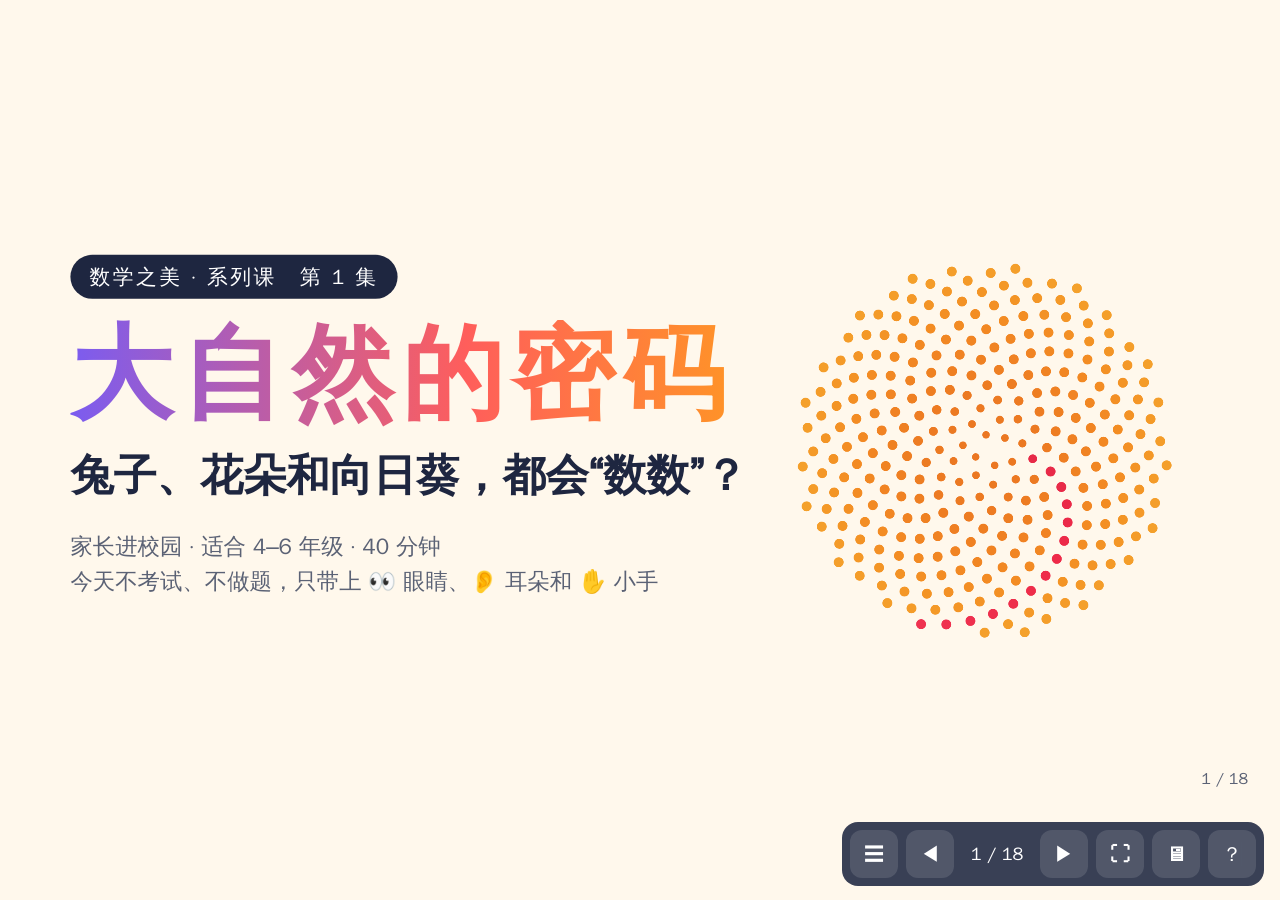
==== commit 2198a5fd: "Episode 1: remove the series-plan slide from the courseware The magic-trick slide now runs 5 minutes" ====
--- a/episodes/ep01/index.html
+++ b/episodes/ep01/index.html
@@ -46,40 +46,13 @@
   <p class="lead small" style="margin-bottom:10px">请一位同学说两个 1～9 的数，全班按规则往后写：<b>每个数 = 前两个数相加</b>。写满 10 个，再求总和——看谁快！</p>
   <div data-demo="fibMagic"></div>
   <aside class="notes">
-    <p>⏱ <b>约 4 分钟</b>——本集的“钩子”，演得神秘一点！</p>
+    <p>⏱ <b>约 5 分钟</b>——本集的“钩子”，演得神秘一点！</p>
     <p>1. 请一位同学说两个 1～9 的数，点对应的数字按钮（或点“🎲 随机两个数”）。学生在学习单第一题的方框里抄下来。</p>
     <p>2. 全班一起往后算：“第 3 个数是多少？”大家算出来后，按<b>“下一步”</b>（或翻页笔）显示答案。一个一个往后。</p>
     <p>3. <b>秘诀（不要说出来！）</b>：第 7 个数一出现（它会变成彩色），你就在心里把它 <b>× 11</b>：先乘 10，再加上它自己。比如第 7 个数是 47，就是 470 + 47 = 517。把这个数<b>写在一张纸上折好</b>，交给一位同学保管。然后按“下一步”，屏幕出现“老师的预言（封好了）”。</p>
     <p>4. 继续算完第 8、9、10 个数，再请全班算 10 个数的总和（可以让小组比赛，用时约 1 分钟）。按“下一步”显示总和。</p>
     <p>5. 请保管纸条的同学打开念出来，再按“下一步”打开屏幕上的信封——一模一样！</p>
-    <p>6. 收尾：“为什么我比计算器还快？秘密就藏在今天要讲的这串数里，<b>下课前揭晓</b>！”</p>
-  </aside>
-</section>
-
-<section class="slide" data-ch="0" data-title="寻宝地图">
-  <div class="head"><span class="kicker">系列课</span><h2>🗺️ 数学之美 · 8 次寻宝之旅</h2></div>
-  <div class="cards c4" style="gap:18px">
-    <div class="card tint" style="padding:18px 22px;font-size:24px;border:4px solid #F08A00"><b>第 1 集 · 今天</b><br>🌻 大自然的密码</div>
-    <div class="card" style="padding:18px 22px;font-size:24px"><span class="muted">第 2 集</span><br>🌿 无穷的图案</div>
-    <div class="card" style="padding:18px 22px;font-size:24px"><span class="muted">第 3 集</span><br>🎗️ 神奇的纸环</div>
-    <div class="card" style="padding:18px 22px;font-size:24px"><span class="muted">第 4 集</span><br>🔐 信息的魔法</div>
-    <div class="card" style="padding:18px 22px;font-size:24px"><span class="muted">第 5 集</span><br>🦋 对称的世界</div>
-    <div class="card" style="padding:18px 22px;font-size:24px"><span class="muted">第 6 集</span><br>⭕ 圆周率的故事</div>
-    <div class="card" style="padding:18px 22px;font-size:24px"><span class="muted">第 7 集</span><br>🎲 运气里的数学</div>
-    <div class="card" style="padding:18px 22px;font-size:24px"><span class="muted">第 8 集</span><br>🐝 聪明的形状</div>
-  </div>
-  <div class="step" style="margin-top:30px">
-    <p class="lead small" style="margin:0 0 12px">今天的路线：</p>
-    <div class="row" style="gap:20px;align-items:center;font-size:32px;font-weight:800">
-      <span class="chip" style="font-size:32px">🐇 第一站：兔子里的数列</span>→
-      <span class="chip" style="font-size:32px">🌻 第二站：植物会数数</span>→
-      <span class="chip" style="font-size:32px">🐚 第三站：螺旋与黄金比</span>
-    </div>
-  </div>
-  <aside class="notes">
-    <p>⏱ <b>约 1 分钟</b></p>
-    <p>“有一位大科学家<b>伽利略</b>说过：大自然这本书，是用数学的语言写成的。这学期我们要去 8 个地方寻宝，今天是第一站——大自然。”</p>
-    <p>点一下出现今天的路线。不必介绍后面每一集，指一指就好，留点悬念。</p>
+    <p>6. 收尾：“为什么我比计算器还快？秘密就藏在今天要讲的这串数里，<b>下课前揭晓</b>！大科学家伽利略说过：大自然这本书，是用数学的语言写成的。今天我们就去大自然里寻宝，第一站——兔子！”</p>
   </aside>
 </section>
 
